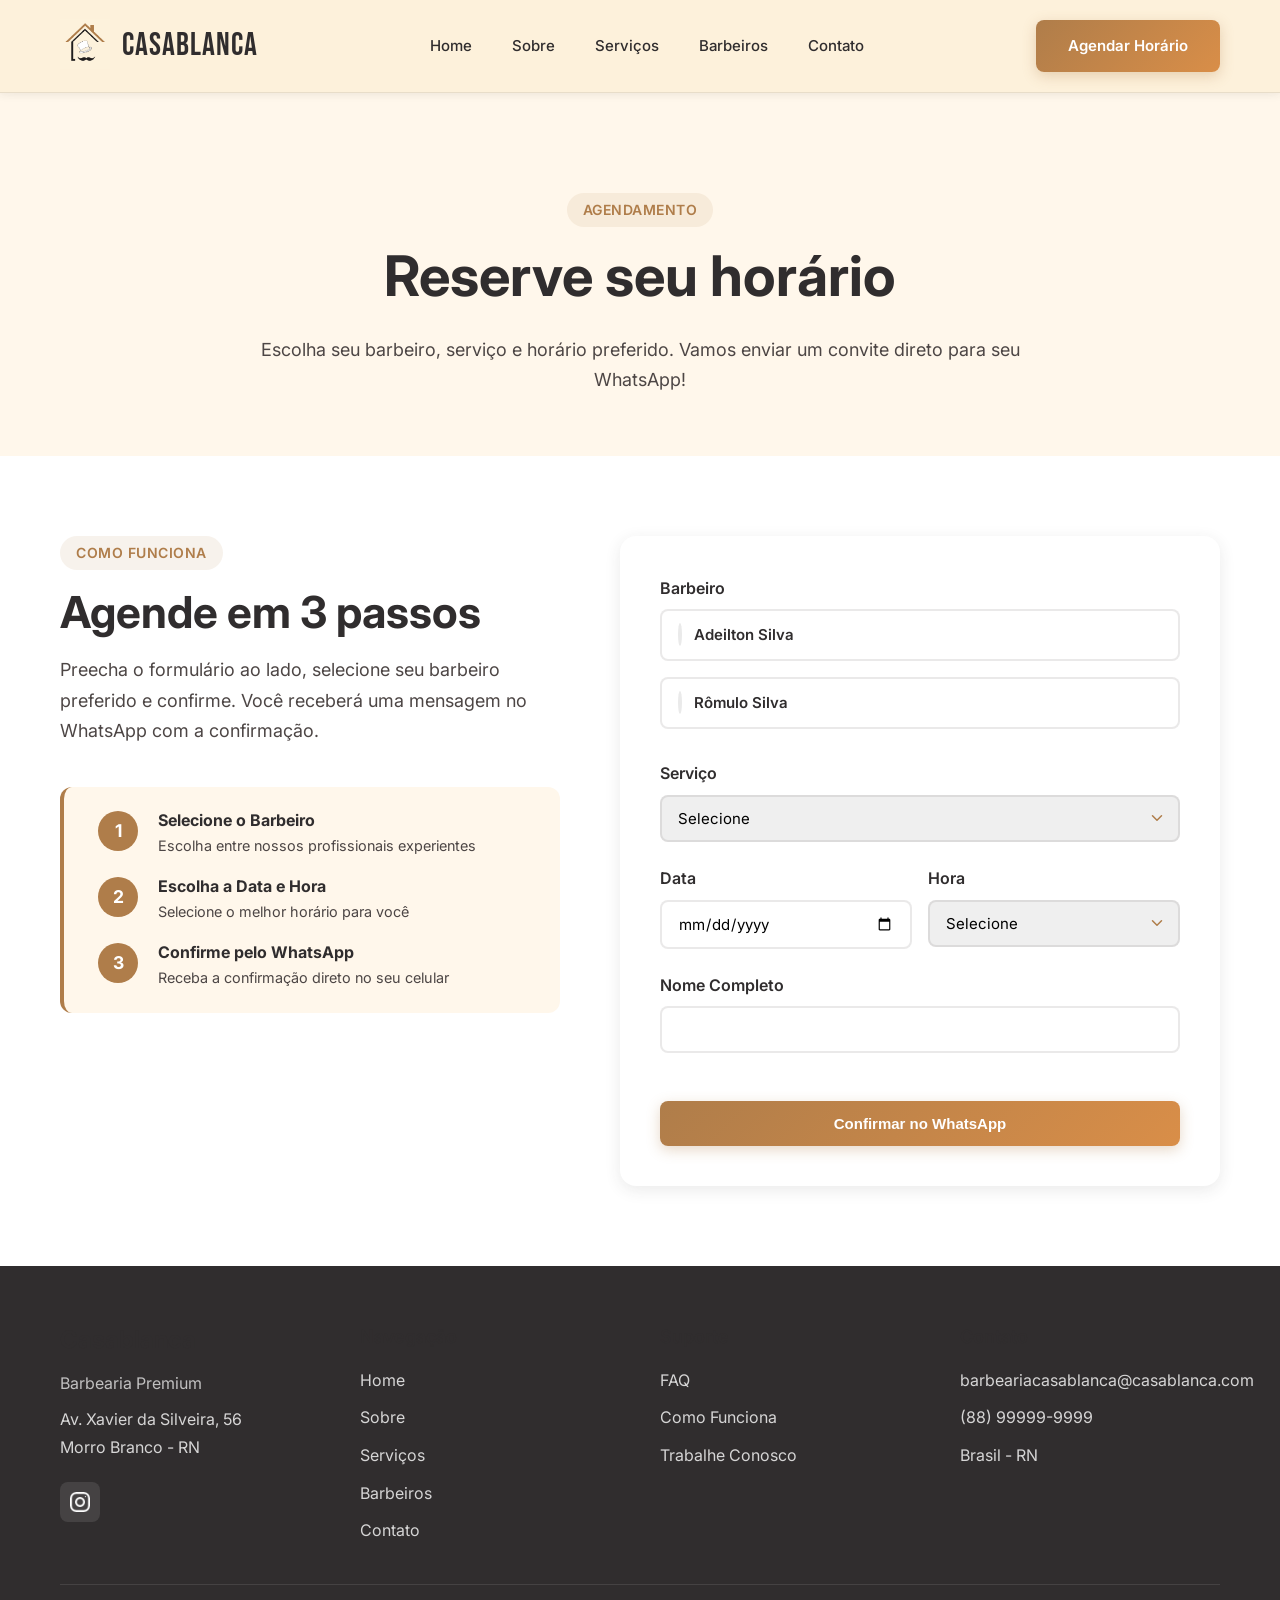
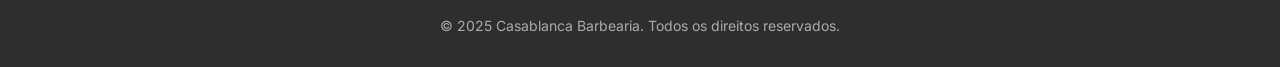
==== agendar.html @ df8821c9 "Final commit message" ====
<!DOCTYPE html>
<html lang="pt-br">
<head>
    <meta charset="UTF-8">
    <meta name="viewport" content="width=device-width, initial-scale=1.0">
    <link rel="stylesheet" href="CSS/style.css">
    <title>Agendar Horário - Casablanca Barbearia</title>
</head>
<body>
    <!-- Header -->
    <header class="header">
        <div class="container">
            <nav class="nav">
                <div class="nav__logo">
                    <img src="IMG/logo-casablanca.png" alt="Logo Casablanca" class="nav__logo-img">
                    <a href="index.html" class="nav__logo-text">Casablanca</a>
                </div>
                
                <ul class="nav__menu">
                    <li><a href="index.html#home" class="nav__link">Home</a></li>
                    <li><a href="index.html#sobre" class="nav__link">Sobre</a></li>
                    <li><a href="index.html#servicos" class="nav__link">Serviços</a></li>
                    <li><a href="index.html#barbeiros" class="nav__link">Barbeiros</a></li>
                    <li><a href="index.html#contato" class="nav__link">Contato</a></li>
                </ul>

                <div class="nav__actions">
                    <a href="agendar.html" class="btn btn--primary">Agendar Horário</a>
                    <button class="nav__toggle" aria-label="Abrir menu">
                        <span></span>
                        <span></span>
                        <span></span>
                    </button>
                </div>
            </nav>
        </div>
    </header>

    <!-- Scheduling Hero -->
    <section class="schedule-hero">
        <div class="container">
            <div class="schedule-hero__content">
                <span class="section__label">Agendamento</span>
                <h1 class="schedule-hero__title">Reserve seu horário</h1>
                <p class="schedule-hero__description">Escolha seu barbeiro, serviço e horário preferido. Vamos enviar um convite direto para seu WhatsApp!</p>
            </div>
        </div>
    </section>

    <!-- Scheduling Form -->
    <section class="scheduling">
        <div class="container">
            <div class="scheduling__content">
                <div class="scheduling__info">
                    <span class="section__label">Como funciona</span>
                    <h2 class="section__title">Agende em 3 passos</h2>
                    <p class="section__description">Preecha o formulário ao lado, selecione seu barbeiro preferido e confirme. Você receberá uma mensagem no WhatsApp com a confirmação.</p>
                    
                    <div class="scheduling__steps">
                        <div class="step-item">
                            <div class="step-item__number">1</div>
                            <div>
                                <h4>Selecione o Barbeiro</h4>
                                <p>Escolha entre nossos profissionais experientes</p>
                            </div>
                        </div>
                        <div class="step-item">
                            <div class="step-item__number">2</div>
                            <div>
                                <h4>Escolha a Data e Hora</h4>
                                <p>Selecione o melhor horário para você</p>
                            </div>
                        </div>
                        <div class="step-item">
                            <div class="step-item__number">3</div>
                            <div>
                                <h4>Confirme pelo WhatsApp</h4>
                                <p>Receba a confirmação direto no seu celular</p>
                            </div>
                        </div>
                    </div>
                </div>

                <form class="scheduling__form" id="scheduleForm">
                    <div class="form-group">
                        <label>Barbeiro</label>
                        <div class="form-options">
                            <div class="form-option">
                                <input type="radio" id="barber1" name="barber" value="Adeilton Silva" data-phone="5584987912547" required>
                                <label for="barber1" class="option-label">Adeilton Silva</label>
                            </div>
                            <div class="form-option">
                                <input type="radio" id="barber2" name="barber" value="Rômulo Silva" data-phone="5584981747425" required>
                                <label for="barber2" class="option-label">Rômulo Silva</label>
                            </div>
                        </div>
                    </div>

                    <div class="form-group">
                        <label for="service">Serviço</label>
                        <select id="service" name="service" required>
                            <option value="">Selecione</option>
                            <option value="Corte">Corte</option>
                            <option value="Barba">Barba</option>
                            <option value="Corte + Barba">Corte + Barba</option>
                            <option value="Degradê">Degradê</option>
                            <option value="Design de Barba">Design de Barba</option>
                            <option value="Sobrancelha">Sobrancelha</option>
                        </select>
                    </div>

                    <div class="form-grid">
                        <div class="form-group">
                            <label for="date">Data</label>
                            <input type="date" id="date" name="date" required>
                        </div>

                        <div class="form-group">
                            <label for="time">Hora</label>
                            <select id="time" name="time" required>
                                <option value="">Selecione</option>
                                <option value="08:00">08:00</option>
                                <option value="09:00">09:00</option>
                                <option value="10:00">10:00</option>
                                <option value="11:00">11:00</option>
                                <option value="12:00">12:00</option>
                                <option value="13:00">13:00</option>
                                <option value="14:00">14:00</option>
                                <option value="15:00">15:00</option>
                                <option value="16:00">16:00</option>
                                <option value="17:00">17:00</option>
                                <option value="18:00">18:00</option>
                                <option value="19:00">19:00</option>
                            </select>
                        </div>
                    </div>

                    <div class="form-group">
                        <label for="name">Nome Completo</label>
                        <input type="text" id="name" name="name" required>
                    </div>

                    <button type="button" class="btn btn--primary btn--whatsapp-submit" id="submitBtn">
                        Confirmar no WhatsApp
                    </button>
                </form>
            </div>
        </div>
    </section>

    <!-- Footer -->
    <footer class="footer" id="contato">
        <div class="container">
            <div class="footer__content">
                <div class="footer__info">
                    <h3 class="footer__title">Casablanca</h3>
                    <p class="footer__text">Barbearia Premium</p>
                    <p class="footer__address">Av. Xavier da Silveira, 56<br>Morro Branco - RN</p>
                    <div class="footer__social">
                        <a href="https://www.instagram.com/__barbeariacasablanca/" target="_blank" rel="noopener" aria-label="Instagram" class="footer__social-link">
                            <img src="IMG/instagram.png" alt="Instagram">
                        </a>
                    </div>
                </div>

                <div class="footer__links">
                    <h4 class="footer__links-title">Navegação</h4>
                    <ul class="footer__links-list">
                        <li><a href="index.html#home">Home</a></li>
                        <li><a href="index.html#sobre">Sobre</a></li>
                        <li><a href="index.html#servicos">Serviços</a></li>
                        <li><a href="index.html#barbeiros">Barbeiros</a></li>
                        <li><a href="index.html#contato">Contato</a></li>
                    </ul>
                </div>

                <div class="footer__links">
                    <h4 class="footer__links-title">Suporte</h4>
                    <ul class="footer__links-list">
                        <li><a href="#">FAQ</a></li>
                        <li><a href="#">Como Funciona</a></li>
                        <li><a href="trabalhe-conosco.html">Trabalhe Conosco</a></li>
                    </ul>
                </div>

                <div class="footer__contact">
                    <h4 class="footer__links-title">Contato</h4>
                    <p class="footer__contact-item">barbeariacasablanca@casablanca.com</p>
                    <p class="footer__contact-item">(88) 99999-9999</p>
                    <p class="footer__contact-item">Brasil - RN</p>
                </div>
            </div>

            <div class="footer__bottom">
                <p>&copy; 2025 Casablanca Barbearia. Todos os direitos reservados.</p>
            </div>
        </div>
    </footer>

    <script src="JS/main.js"></script>
    <script src="JS/schedule.js"></script>
</body>
</html>
---- CSS/style.css ----
@import url('https://fonts.googleapis.com/css2?family=Inter:wght@300;400;500;600;700;800&display=swap');
@import url('https://fonts.googleapis.com/css2?family=Bebas+Neue&display=swap');

/* ========================================
   Variables
   ======================================== */
:root {
    /* Colors */
    --primary: #af7d4a;
    --primary-dark: #8a6339;
    --primary-light: #d98e48;
    --secondary: #302d2e;
    --background: #fdf1db;
    --background-alt: #fff7eb;
    --text-primary: #302d2e;
    --text-secondary: #4d4645;
    --text-light: #6b6766;
    --white: #ffffff;
    --border: rgba(48, 45, 46, 0.1);
    
    /* Gradients */
    --gradient-primary: linear-gradient(135deg, #af7d4a 0%, #d98e48 100%);
    --gradient-overlay: linear-gradient(180deg, rgba(0, 0, 0, 0) 0%, rgba(0, 0, 0, 0.4) 100%);
    
    /* Shadows */
    --shadow-sm: 0 2px 8px rgba(48, 45, 46, 0.08);
    --shadow-md: 0 4px 16px rgba(48, 45, 46, 0.1);
    --shadow-lg: 0 8px 32px rgba(48, 45, 46, 0.12);
    --shadow-xl: 0 16px 48px rgba(48, 45, 46, 0.15);
    
    /* Spacing */
    --container-width: 1200px;
    --section-padding: 80px;
    --section-padding-mobile: 60px;
    
    /* Transitions */
    --transition-base: 0.3s cubic-bezier(0.4, 0, 0.2, 1);
    --transition-slow: 0.5s cubic-bezier(0.4, 0, 0.2, 1);
}

/* ========================================
   Reset & Base
   ======================================== */
* {
    margin: 0;
    padding: 0;
    box-sizing: border-box;
}

html {
    scroll-behavior: smooth;
}

body {
    font-family: 'Inter', -apple-system, BlinkMacSystemFont, 'Segoe UI', sans-serif;
    background-color: var(--background);
    color: var(--text-primary);
    line-height: 1.6;
    font-size: 16px;
    -webkit-font-smoothing: antialiased;
    -moz-osx-font-smoothing: grayscale;
}

img {
    max-width: 100%;
    height: auto;
    display: block;
}

a {
    text-decoration: none;
    color: inherit;
}

ul {
    list-style: none;
}

/* ========================================
   Typography
   ======================================== */
h1, h2, h3, h4, h5, h6 {
    font-weight: 700;
    line-height: 1.2;
    color: var(--text-primary);
}

h1 {
    font-size: clamp(2.5rem, 5vw, 3.5rem);
}

h2 {
    font-size: clamp(2rem, 4vw, 2.75rem);
}

h3 {
    font-size: clamp(1.5rem, 3vw, 2rem);
}

/* ========================================
   Container
   ======================================== */
.container {
    max-width: var(--container-width);
    margin: 0 auto;
    padding: 0 20px;
}

/* ========================================
   Buttons
   ======================================== */
.btn {
    display: inline-flex;
    align-items: center;
    justify-content: center;
    padding: 14px 32px;
    border-radius: 8px;
    font-weight: 600;
    font-size: 15px;
    border: none;
    cursor: pointer;
    transition: all var(--transition-base);
    white-space: nowrap;
}

.btn--primary {
    background: var(--gradient-primary);
    color: var(--white);
    box-shadow: 0 4px 14px rgba(175, 125, 74, 0.3);
}

.btn--primary:hover {
    transform: translateY(-2px);
    box-shadow: 0 6px 20px rgba(175, 125, 74, 0.4);
}

.btn--whatsapp-submit {
    width: 100%;
    margin-top: 24px;
    gap: 10px;
    position: relative;
    overflow: hidden;
}

.btn--whatsapp-submit::before {
    content: '';
    position: absolute;
    top: 0;
    left: -100%;
    width: 100%;
    height: 100%;
    background: linear-gradient(90deg, transparent, rgba(255, 255, 255, 0.2), transparent);
    transition: left 0.6s ease;
}

.btn--whatsapp-submit:hover::before {
    left: 100%;
}

.btn--secondary {
    background: transparent;
    color: var(--text-primary);
    border: 2px solid var(--text-primary);
}

.btn--secondary:hover {
    background: var(--text-primary);
    color: var(--white);
}

.btn--large {
    padding: 16px 40px;
    font-size: 16px;
}

.btn--small {
    padding: 10px 24px;
    font-size: 14px;
}

/* ========================================
   Section Labels & Titles
   ======================================== */
.section__label {
    display: inline-block;
    padding: 6px 16px;
    background: rgba(175, 125, 74, 0.1);
    color: var(--primary);
    border-radius: 20px;
    font-size: 14px;
    font-weight: 600;
    text-transform: uppercase;
    letter-spacing: 0.5px;
    margin-bottom: 16px;
}

.section__title {
    margin-bottom: 16px;
}

.section__description {
    color: var(--text-secondary);
    font-size: 18px;
    line-height: 1.7;
    max-width: 700px;
}


/* ========================================
   Header & Navigation
   ======================================== */
.header {
    position: sticky;
    top: 0;
    z-index: 1000;
    background: var(--background);
    border-bottom: 1px solid var(--border);
    box-shadow: var(--shadow-sm);
}

.nav {
    display: flex;
    align-items: center;
    justify-content: space-between;
    padding: 20px 0;
}

.nav__logo {
    display: flex;
    align-items: center;
    gap: 12px;
}

.nav__logo-img {
    width: 50px;
    height: 50px;
    margin-top: -4px;
}

.nav__logo-text {
    font-family: 'Bebas Neue', sans-serif;
    font-size: 32px;
    color: var(--text-primary);
    letter-spacing: 1px;
    transition: color var(--transition-base);
}

.nav__logo-text:hover {
    color: var(--primary);
}

.nav__menu {
    display: flex;
    align-items: center;
    gap: 40px;
}

.nav__link {
    position: relative;
    color: var(--text-primary);
    font-weight: 500;
    font-size: 15px;
    transition: color var(--transition-base);
}

.nav__link::after {
    content: '';
    position: absolute;
    bottom: -6px;
    left: 0;
    width: 0;
    height: 2px;
    background: var(--primary);
    transition: width var(--transition-base);
}

.nav__link:hover {
    color: var(--primary);
}

.nav__link:hover::after {
    width: 100%;
}

.nav__actions {
    display: flex;
    align-items: center;
    gap: 16px;
}

.nav__toggle {
    display: none;
    flex-direction: column;
    gap: 5px;
    background: none;
    border: none;
    cursor: pointer;
    padding: 8px;
}

.nav__toggle span {
    width: 25px;
    height: 2px;
    background: var(--text-primary);
    border-radius: 2px;
    transition: all var(--transition-base);
}

/* ========================================
   Hero Section
   ======================================== */
.hero {
    padding: 100px 0 80px;
    overflow: hidden;
}

.hero__content {
    display: grid;
    grid-template-columns: 1fr 1fr;
    gap: 60px;
    align-items: center;
}

.hero__badge {
    display: inline-block;
    padding: 8px 18px;
    background: rgba(175, 125, 74, 0.1);
    color: var(--primary);
    border-radius: 20px;
    font-size: 14px;
    font-weight: 600;
    text-transform: uppercase;
    letter-spacing: 0.5px;
    margin-bottom: 20px;
}

.hero__title {
    margin-bottom: 24px;
    line-height: 1.15;
}

.hero__description {
    font-size: 18px;
    color: var(--text-secondary);
    line-height: 1.7;
    margin-bottom: 32px;
    max-width: 540px;
}

.hero__cta {
    display: flex;
    gap: 16px;
    flex-wrap: wrap;
    margin-bottom: 32px;
}

.hero__trust {
    display: flex;
    align-items: center;
    gap: 12px;
}

.hero__trust-icon {
    width: 32px;
    height: 32px;
}

.hero__trust-text {
    color: var(--text-secondary);
    font-size: 15px;
    font-weight: 500;
}

.hero__image-wrapper {
    position: relative;
    border-radius: 20px;
    overflow: hidden;
    box-shadow: none;
}

.hero__img {
    width: 120%;
    max-width: 700px;
    height: auto;
    display: block;
    transition: transform var(--transition-slow);
}

.hero__image-wrapper:hover .hero__img {
    transform: scale(1.05);
}

/* ========================================
   Stats Section
   ======================================== */
.stats {
    padding: var(--section-padding) 0;
    background: var(--gradient-primary);
    color: var(--white);
}

.stats__header {
    text-align: center;
    margin-bottom: 60px;
}

.stats__header .section__label {
    background: rgba(255, 255, 255, 0.2);
    color: var(--white);
}

.stats__header .section__title,
.stats__header .section__description {
    color: var(--white);
}

.stats__header .section__description {
    margin: 0 auto;
}

.stats__grid {
    display: grid;
    grid-template-columns: repeat(auto-fit, minmax(250px, 1fr));
    gap: 40px;
}

.stat {
    text-align: center;
    padding: 32px 20px;
    background: rgba(255, 255, 255, 0.1);
    border-radius: 16px;
    border: 1px solid rgba(255, 255, 255, 0.2);
    backdrop-filter: blur(10px);
    transition: transform var(--transition-base);
}

.stat:hover {
    transform: translateY(-8px);
}

.stat__number {
    font-size: 3.5rem;
    font-weight: 800;
    margin-bottom: 8px;
    background: linear-gradient(180deg, #ffffff 0%, rgba(255, 255, 255, 0.8) 100%);
    -webkit-background-clip: text;
    -webkit-text-fill-color: transparent;
    background-clip: text;
}

.stat__label {
    font-size: 16px;
    font-weight: 500;
    opacity: 0.95;
}

/* ========================================
   Services Section
   ======================================== */
.services {
    padding: var(--section-padding) 0;
    background: var(--white);
}

.services__header {
    text-align: center;
    margin-bottom: 60px;
}

.services__grid {
    display: grid;
    grid-template-columns: repeat(auto-fit, minmax(300px, 1fr));
    gap: 32px;
}

.service-card {
    padding: 40px 32px;
    background: var(--background-alt);
    border-radius: 16px;
    border: 1px solid var(--border);
    transition: all var(--transition-base);
}

.service-card:hover {
    transform: translateY(-8px);
    box-shadow: var(--shadow-lg);
    border-color: var(--primary);
}

.service-card__icon {
    width: 64px;
    height: 64px;
    margin-bottom: 24px;
}

.service-card__icon img {
    width: 100%;
    height: 100%;
    object-fit: contain;
}

.service-card__title {
    font-size: 1.5rem;
    margin-bottom: 16px;
}

.service-card__description {
    color: var(--text-secondary);
    line-height: 1.7;
}

/* ========================================
   Barbers Section
   ======================================== */
.barbers {
    padding: var(--section-padding) 0;
    background: var(--background-alt);
}

.barbers__header {
    text-align: center;
    margin-bottom: 60px;
}

.barbers__header .section__description {
    margin: 0 auto;
}

.barbers__grid {
    display: grid;
    grid-template-columns: repeat(auto-fit, minmax(350px, 1fr));
    gap: 40px;
}

.barber-card {
    background: var(--white);
    border-radius: 20px;
    overflow: hidden;
    box-shadow: var(--shadow-md);
    transition: all var(--transition-base);
}

.barber-card:hover {
    transform: translateY(-8px);
    box-shadow: var(--shadow-xl);
}

.barber-card__image {
    position: relative;
    height: 400px;
    overflow: hidden;
}

.barber-card__image img {
    width: 100%;
    height: 100%;
    object-fit: cover;
    transition: transform var(--transition-slow);
}

.barber-card:hover .barber-card__image img {
    transform: scale(1.1);
}

.barber-card__badge {
    position: absolute;
    top: 20px;
    left: 20px;
    padding: 8px 16px;
    background: rgba(175, 125, 74, 0.95);
    color: var(--white);
    border-radius: 20px;
    font-size: 12px;
    font-weight: 600;
    text-transform: uppercase;
    letter-spacing: 0.5px;
    backdrop-filter: blur(10px);
}

.barber-card__content {
    padding: 32px;
}

.barber-card__name {
    font-size: 1.75rem;
    margin-bottom: 8px;
}

.barber-card__role {
    color: var(--primary);
    font-weight: 600;
    margin-bottom: 16px;
}

.barber-card__description {
    color: var(--text-secondary);
    line-height: 1.7;
    margin-bottom: 16px;
}

.barber-card__stats {
    padding: 16px 0;
    border-top: 1px solid var(--border);
    border-bottom: 1px solid var(--border);
    margin-bottom: 24px;
}

.barber-card__stat {
    display: inline-block;
    padding: 4px 12px;
    background: rgba(175, 125, 74, 0.1);
    color: var(--primary);
    border-radius: 12px;
    font-size: 14px;
    font-weight: 600;
}

/* ========================================
   Footer
   ======================================== */
.footer {
    padding: 60px 0 30px;
    background: var(--secondary);
    color: var(--white);
}

.footer__content {
    display: grid;
    grid-template-columns: repeat(auto-fit, minmax(220px, 1fr));
    gap: 40px;
    margin-bottom: 40px;
}

.footer__title {
    font-size: 1.5rem;
    margin-bottom: 16px;
}

.footer__text {
    color: rgba(255, 255, 255, 0.7);
    margin-bottom: 8px;
}

.footer__address {
    color: rgba(255, 255, 255, 0.8);
    line-height: 1.8;
    margin-bottom: 20px;
}

.footer__social {
    display: flex;
    gap: 12px;
}

.footer__social-link {
    display: flex;
    align-items: center;
    justify-content: center;
    width: 40px;
    height: 40px;
    background: rgba(255, 255, 255, 0.1);
    border-radius: 8px;
    transition: all var(--transition-base);
}

.footer__social-link:hover {
    background: var(--primary);
    transform: translateY(-4px);
}

.footer__social-link img {
    width: 20px;
    height: 20px;
}

.footer__links-title {
    font-size: 1.125rem;
    margin-bottom: 20px;
    font-weight: 600;
}

.footer__links-list {
    display: flex;
    flex-direction: column;
    gap: 12px;
}

.footer__links-list a {
    color: rgba(255, 255, 255, 0.8);
    transition: color var(--transition-base);
}

.footer__links-list a:hover {
    color: var(--primary);
}

.footer__contact-item {
    color: rgba(255, 255, 255, 0.8);
    margin-bottom: 12px;
}

.footer__bottom {
    padding-top: 30px;
    border-top: 1px solid rgba(255, 255, 255, 0.1);
    text-align: center;
    color: rgba(255, 255, 255, 0.6);
    font-size: 14px;
}


/* ========================================
   Responsive Design
   ======================================== */
@media (max-width: 1024px) {
    :root {
        --section-padding: 60px;
    }
    
    .hero__content {
        gap: 40px;
    }
    
    .services__grid,
    .barbers__grid {
        gap: 24px;
    }
}

@media (max-width: 768px) {
    :root {
        --section-padding: var(--section-padding-mobile);
    }
    
    .nav__menu {
        position: fixed;
        top: 0;
        left: 0;
        right: 0;
        bottom: 0;
        background: rgba(253, 241, 219, 0.98);
        backdrop-filter: blur(10px);
        flex-direction: column;
        justify-content: center;
        gap: 32px;
        transform: translateX(100%);
        transition: transform var(--transition-base);
        z-index: 999;
    }
    
    .nav__menu.active {
        transform: translateX(0);
    }
    
    .nav__link {
        font-size: 1.25rem;
    }
    
    .nav__toggle {
        display: flex;
        z-index: 1001;
    }
    
    .nav__toggle.active span:nth-child(1) {
        transform: rotate(45deg) translate(7px, 7px);
    }
    
    .nav__toggle.active span:nth-child(2) {
        opacity: 0;
    }
    
    .nav__toggle.active span:nth-child(3) {
        transform: rotate(-45deg) translate(7px, -7px);
    }
    
    .hero {
        padding: 60px 0 40px;
    }
    
    .hero__content {
        grid-template-columns: 1fr;
        gap: 40px;
    }
    
    .hero__image {
        order: -1;
    }
    
    .hero__text {
        text-align: center;
    }
    
    .hero__cta {
        justify-content: center;
    }
    
    .hero__trust {
        justify-content: center;
    }
    
    .stats__grid {
        grid-template-columns: 1fr;
        gap: 24px;
    }
    
    .services__grid {
        grid-template-columns: 1fr;
    }
    
    .barbers__grid {
        grid-template-columns: 1fr;
    }
    
    .footer__content {
        grid-template-columns: 1fr;
        gap: 32px;
    }
}

@media (max-width: 480px) {
    .btn {
        padding: 12px 24px;
        font-size: 14px;
        width: 100%;
    }
    
    .btn--large {
        padding: 14px 32px;
        font-size: 15px;
    }
    
    .hero__cta {
        flex-direction: column;
        width: 100%;
    }
    
    .stat__number {
        font-size: 2.5rem;
    }
    
    .service-card {
        padding: 32px 24px;
    }
    
    .barber-card__image {
        height: 320px;
    }
    
    .barber-card__content {
        padding: 24px;
    }
}

/* ========================================
   SCHEDULING PAGE STYLES
   ======================================== */

.schedule-hero {
    padding: 100px 0 60px;
    background: var(--background-alt);
    text-align: center;
}

.schedule-hero__content {
    max-width: 800px;
    margin: 0 auto;
}

.schedule-hero__title {
    margin-bottom: 24px;
}

.schedule-hero__description {
    font-size: 18px;
    color: var(--text-secondary);
    line-height: 1.7;
}

.scheduling {
    padding: var(--section-padding) 0;
    background: var(--white);
}

.scheduling__content {
    display: grid;
    grid-template-columns: 1fr 1.2fr;
    gap: 60px;
    align-items: start;
}

.scheduling__info .section__title {
    margin-bottom: 16px;
}

.scheduling__steps {
    margin-top: 40px;
    padding: 24px;
    background: var(--background-alt);
    border-radius: 12px;
    border-left: 4px solid var(--primary);
}

.step-item {
    display: flex;
    gap: 20px;
    margin-bottom: 20px;
    position: relative;
    padding-left: 10px;
}

.step-item:last-child {
    margin-bottom: 0;
}

.step-item__number {
    display: flex;
    align-items: center;
    justify-content: center;
    min-width: 40px;
    width: 40px;
    height: 40px;
    background: var(--primary);
    color: white;
    border-radius: 50%;
    font-weight: bold;
    font-size: 1.1rem;
    flex-shrink: 0;
}

.step-item h4 {
    font-size: 1rem;
    margin: 0 0 4px 0;
    color: var(--text-primary);
}

.step-item p {
    margin: 0;
    color: var(--text-secondary);
    font-size: 0.9rem;
}

.scheduling__form {
    background: var(--white);
    padding: 40px;
    border-radius: 16px;
    box-shadow: var(--shadow-md);
}

.form-group {
    margin-bottom: 24px;
}

.form-group label {
    display: block;
    margin-bottom: 8px;
    font-weight: 600;
    color: var(--text-primary);
}

.form-group input,
.form-group select {
    width: 100%;
    padding: 12px 16px;
    border: 2px solid var(--border);
    border-radius: 8px;
    font-family: 'Inter', sans-serif;
    font-size: 15px;
    transition: border-color var(--transition-base);
}

.form-group input:focus,
.form-group select:focus {
    outline: none;
    border-color: var(--primary);
}

.form-group select {
    cursor: pointer;
    appearance: none;
    background-image: url("data:image/svg+xml;charset=UTF-8,%3csvg xmlns='http://www.w3.org/2000/svg' viewBox='0 0 24 24' fill='none' stroke='%23af7d4a' stroke-width='2' stroke-linecap='round' stroke-linejoin='round'%3e%3cpolyline points='6 9 12 15 18 9'%3e%3c/polyline%3e%3c/svg%3e");
    background-repeat: no-repeat;
    background-position: right 12px center;
    background-size: 18px;
    padding-right: 40px;
}

.form-options {
    display: flex;
    flex-direction: column;
    gap: 8px;
}

.form-option {
    position: relative;
}

.form-option input[type="radio"] {
    position: absolute;
    opacity: 0;
    cursor: pointer;
}

.form-option input[type="radio"]:checked + .option-label {
    background: linear-gradient(135deg, rgba(175, 125, 74, 0.12), rgba(217, 142, 72, 0.08));
    border-color: var(--primary);
    color: var(--primary);
    font-weight: 600;
}

.option-label {
    display: flex;
    align-items: center;
    padding: 12px 16px;
    border: 2px solid var(--border);
    border-radius: 8px;
    cursor: pointer;
    transition: all var(--transition-base);
    font-weight: 500;
    color: var(--text-primary);
    font-size: 15px;
    background: white;
    position: relative;
}

.option-label::before {
    content: '';
    width: 18px;
    height: 18px;
    border: 2px solid var(--border);
    border-radius: 50%;
    margin-right: 12px;
    flex-shrink: 0;
    transition: all var(--transition-base);
}

.form-option input[type="radio"]:checked + .option-label::before {
    background-color: var(--primary);
    border-color: var(--primary);
}

.form-grid {
    display: grid;
    grid-template-columns: 1fr 1fr;
    gap: 16px;
}

@media (max-width: 768px) {
    .schedule-hero {
        padding: 60px 0 40px;
    }

    .schedule-hero__content {
        max-width: 100%;
        padding: 0 20px;
    }

    .schedule-hero__title {
        font-size: clamp(1.5rem, 5vw, 2rem);
        margin-bottom: 16px;
    }

    .schedule-hero__description {
        font-size: 16px;
        line-height: 1.6;
    }
    
    .scheduling__content {
        grid-template-columns: 1fr;
        gap: 40px;
        align-items: start;
    }
    
    .scheduling__form {
        padding: 28px;
        width: 100%;
    }

    .scheduling__steps {
        margin-top: 32px;
    }

    .form-group {
        margin-bottom: 20px;
    }

    .form-group label {
        font-size: 0.9rem;
        margin-bottom: 8px;
    }

    .form-group input,
    .form-group select {
        padding: 11px 14px;
        font-size: 15px;
    }

    .option-label {
        padding: 11px 14px;
        font-size: 14px;
    }

    .form-grid {
        grid-template-columns: 1fr;
        gap: 16px;
    }
}

@media (max-width: 480px) {
    .schedule-hero {
        padding: 48px 0 32px;
    }

    .schedule-hero__content {
        max-width: 100%;
        padding: 0 16px;
    }

    .schedule-hero__title {
        font-size: clamp(1.25rem, 6vw, 1.75rem);
        margin-bottom: 12px;
    }

    .schedule-hero__description {
        font-size: 14px;
        line-height: 1.5;
    }

    .section__label {
        font-size: 12px;
        padding: 4px 12px;
        margin-bottom: 12px;
    }

    .scheduling {
        padding: 24px 16px 32px;
    }

    .scheduling__content {
        gap: 32px;
    }

    .scheduling__info {
        padding: 0;
    }

    .scheduling__info .section__title {
        font-size: clamp(1.25rem, 5vw, 1.5rem);
        margin-bottom: 12px;
    }

    .scheduling__info .section__description {
        font-size: 14px;
        line-height: 1.5;
    }

    .scheduling__steps {
        margin-top: 24px;
        padding: 16px;
        border-radius: 8px;
    }

    .step-item {
        gap: 12px;
        margin-bottom: 16px;
    }

    .step-item:last-child {
        margin-bottom: 0;
    }

    .step-item__number {
        min-width: 32px;
        width: 32px;
        height: 32px;
        font-size: 0.9rem;
    }

    .step-item h4 {
        font-size: 0.9rem;
        margin: 0 0 2px 0;
    }

    .step-item p {
        font-size: 0.8rem;
    }

    .scheduling__form {
        padding: 20px;
        border-radius: 12px;
    }

    .form-group {
        margin-bottom: 16px;
    }

    .form-group label {
        font-size: 0.85rem;
        margin-bottom: 6px;
        font-weight: 600;
    }

    .form-group input,
    .form-group select {
        padding: 10px 12px;
        font-size: 14px;
        border-radius: 6px;
    }

    .form-options {
        gap: 6px;
    }

    .option-label {
        padding: 10px 12px;
        font-size: 13px;
        border-radius: 6px;
    }

    .option-label::before {
        width: 16px;
        height: 16px;
        margin-right: 8px;
    }

    .form-grid {
        grid-template-columns: 1fr;
        gap: 12px;
    }

    .btn--whatsapp-submit {
        margin-top: 20px;
        padding: 12px 16px;
        font-size: 14px;
        border-radius: 8px;
    }
}

/* ========================================
   Career Page Styles
   ======================================== */
.career-hero {
    padding: 100px 0 60px;
    background: var(--background-alt);
    text-align: center;
}

.career-hero__content {
    max-width: 800px;
    margin: 0 auto;
}

.career-hero__title {
    margin-bottom: 24px;
}

.career-hero__description {
    font-size: 18px;
    color: var(--text-secondary);
    line-height: 1.7;
}

.benefits {
    padding: var(--section-padding) 0;
    background: var(--white);
}

.benefits__header {
    text-align: center;
    margin-bottom: 60px;
}

.benefits__grid {
    display: grid;
    grid-template-columns: repeat(auto-fit, minmax(250px, 1fr));
    gap: 32px;
}

.benefit-card {
    text-align: center;
    padding: 32px 24px;
    background: var(--background-alt);
    border-radius: 16px;
    transition: all var(--transition-base);
}

.benefit-card:hover {
    transform: translateY(-8px);
    box-shadow: var(--shadow-lg);
}

.benefit-card__icon {
    width: 64px;
    height: 64px;
    margin: 0 auto 20px;
    color: var(--primary);
    display: flex;
    align-items: center;
    justify-content: center;
    background: rgba(175, 125, 74, 0.1);
    border-radius: 50%;
}

.benefit-card__title {
    font-size: 1.25rem;
    margin-bottom: 12px;
}

.benefit-card__description {
    color: var(--text-secondary);
    line-height: 1.6;
}

.application {
    padding: var(--section-padding) 0;
    background: var(--background);
}

.application__content {
    display: grid;
    grid-template-columns: 1fr 1.2fr;
    gap: 60px;
    align-items: start;
}

.application__info .section__title {
    margin-bottom: 16px;
}

.application__requirements {
    margin-top: 40px;
    padding: 24px;
    background: var(--white);
    border-radius: 12px;
    border-left: 4px solid var(--primary);
}

.application__requirements h3 {
    font-size: 1.125rem;
    margin-bottom: 16px;
    color: var(--primary);
}

.application__requirements ul {
    list-style: none;
}

.application__requirements li {
    padding: 8px 0;
    padding-left: 28px;
    position: relative;
    color: var(--text-secondary);
}

.application__requirements li::before {
    content: '✓';
    position: absolute;
    left: 0;
    color: var(--primary);
    font-weight: bold;
    font-size: 1.2rem;
}

.application__form {
    background: var(--white);
    padding: 40px;
    border-radius: 16px;
    box-shadow: var(--shadow-md);
}

.form-group {
    margin-bottom: 24px;
}

.form-group label {
    display: block;
    margin-bottom: 8px;
    font-weight: 600;
    color: var(--text-primary);
}

.form-group input,
.form-group select,
.form-group textarea {
    width: 100%;
    padding: 12px 16px;
    border: 2px solid var(--border);
    border-radius: 8px;
    font-family: 'Inter', sans-serif;
    font-size: 15px;
    transition: border-color var(--transition-base);
}

.form-group input:focus,
.form-group select:focus,
.form-group textarea:focus {
    outline: none;
    border-color: var(--primary);
}

.form-group textarea {
    resize: vertical;
    min-height: 120px;
}

.form-note {
    margin-bottom: 24px;
    padding: 16px;
    background: var(--background-alt);
    border-radius: 8px;
}

.form-note p {
    margin: 0;
    color: var(--text-secondary);
}

@media (max-width: 768px) {
    .career-hero {
        padding: 60px 0 40px;
    }
    
    .benefits__grid {
        grid-template-columns: 1fr;
    }
    
    .application__content {
        grid-template-columns: 1fr;
        gap: 40px;
    }
    
    .application__form {
        padding: 32px 24px;
    }
}
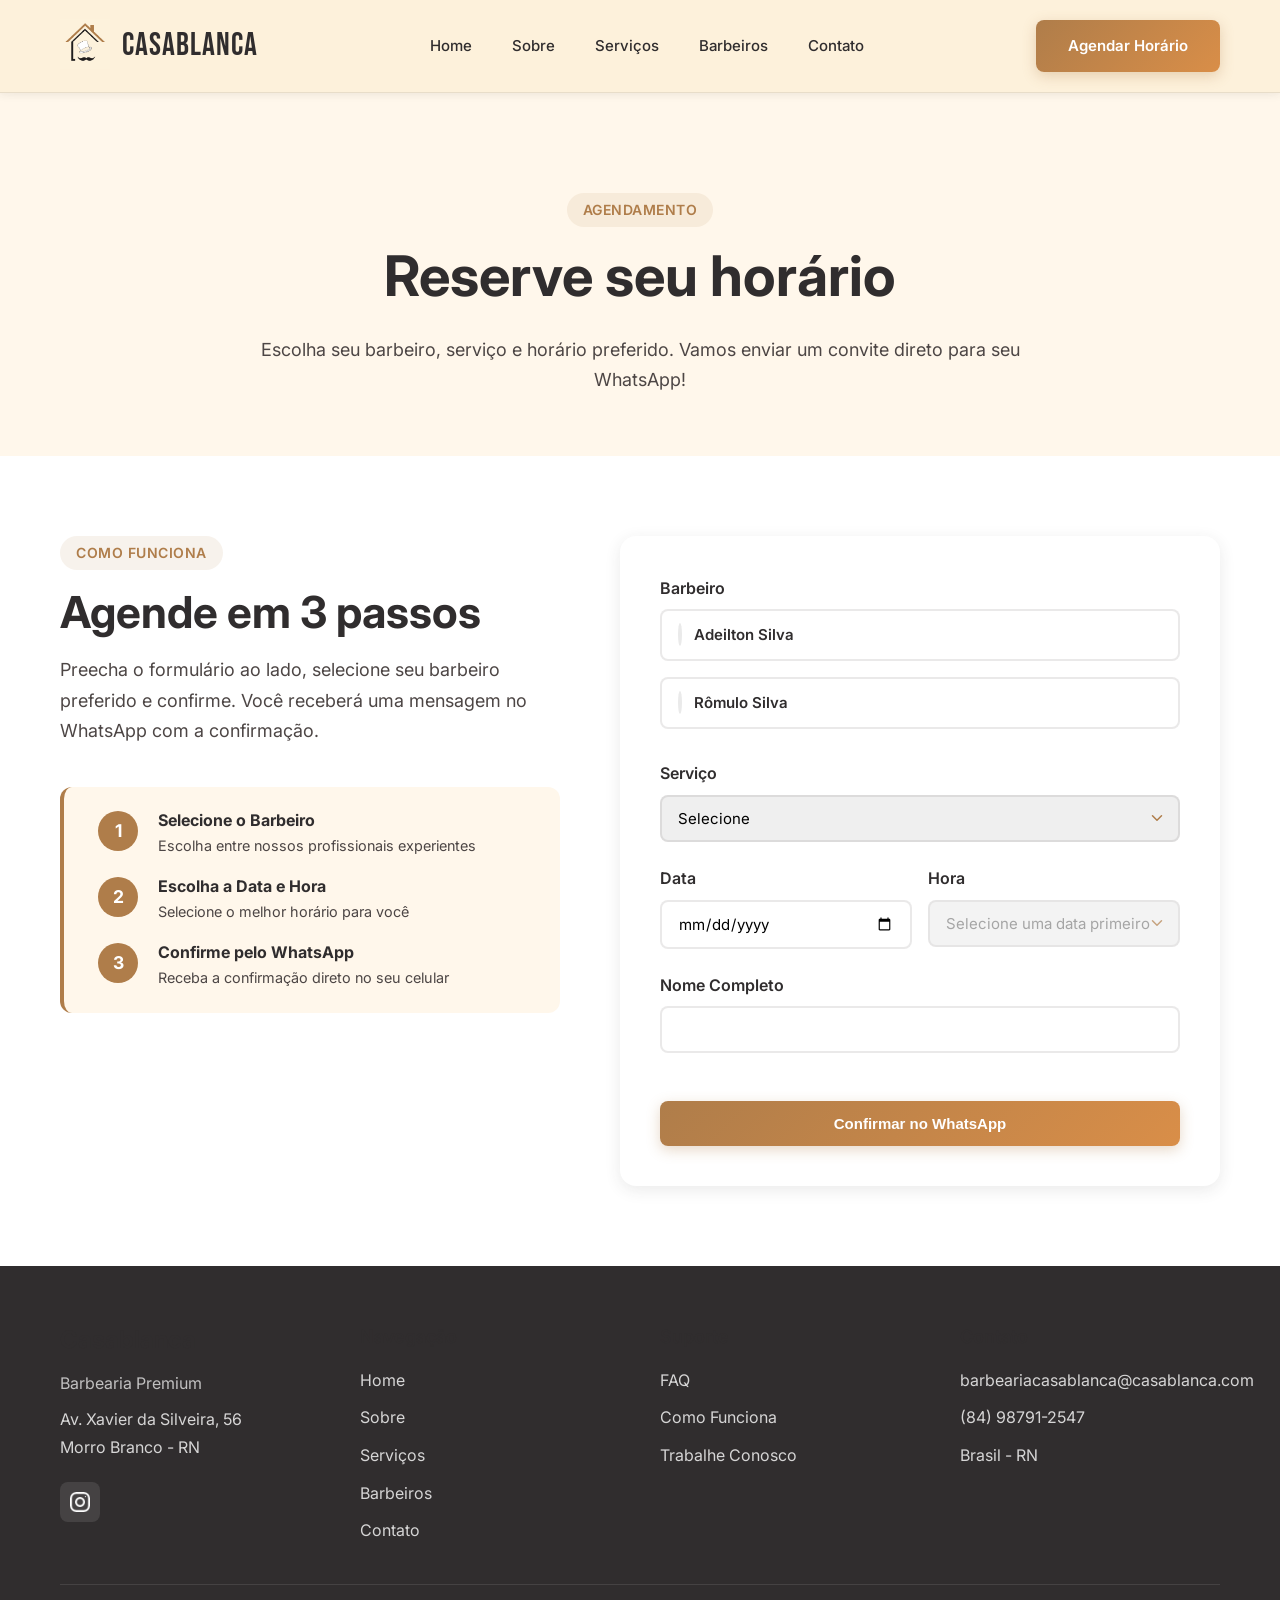
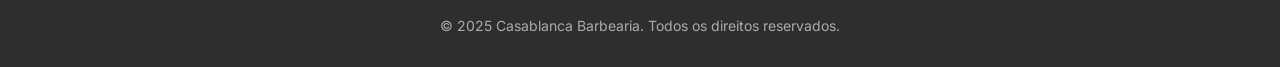
==== commit d8294e76: "Mudanças no agendamento dos clientes" ====
--- a/agendar.html
+++ b/agendar.html
@@ -103,6 +103,7 @@
                             <option value="Corte">Corte</option>
                             <option value="Barba">Barba</option>
                             <option value="Corte + Barba">Corte + Barba</option>
+                            <option value="Corte + Barba + Sobrancelha">Corte + Barba + Sobrancelha</option>
                             <option value="Degradê">Degradê</option>
                             <option value="Design de Barba">Design de Barba</option>
                             <option value="Sobrancelha">Sobrancelha</option>
@@ -119,7 +120,6 @@
                             <label for="time">Hora</label>
                             <select id="time" name="time" required>
                                 <option value="">Selecione</option>
-                                <option value="08:00">08:00</option>
                                 <option value="09:00">09:00</option>
                                 <option value="10:00">10:00</option>
                                 <option value="11:00">11:00</option>
@@ -130,7 +130,6 @@
                                 <option value="16:00">16:00</option>
                                 <option value="17:00">17:00</option>
                                 <option value="18:00">18:00</option>
-                                <option value="19:00">19:00</option>
                             </select>
                         </div>
                     </div>
@@ -186,7 +185,7 @@
                 <div class="footer__contact">
                     <h4 class="footer__links-title">Contato</h4>
                     <p class="footer__contact-item">barbeariacasablanca@casablanca.com</p>
-                    <p class="footer__contact-item">(88) 99999-9999</p>
+                    <p class="footer__contact-item">(84) 98791-2547</p>
                     <p class="footer__contact-item">Brasil - RN</p>
                 </div>
             </div>
--- a/CSS/style.css
+++ b/CSS/style.css
@@ -745,6 +745,7 @@
         transform: translateX(100%);
         transition: transform var(--transition-base);
         z-index: 999;
+        display: none;
     }
     
     .nav__menu.active {
@@ -756,10 +757,14 @@
     }
     
     .nav__toggle {
+        display: none;
+        z-index: 1001;
+    }
+
+    .nav__actions {
         display: flex;
-        z-index: 1001;
-    }
-    
+    }
+
     .nav__toggle.active span:nth-child(1) {
         transform: rotate(45deg) translate(7px, 7px);
     }
@@ -783,6 +788,11 @@
     
     .hero__image {
         order: -1;
+        margin-left: -32px;
+    }
+    
+    .hero__image-wrapper:hover .hero__img {
+        transform: none;
     }
     
     .hero__text {
@@ -813,10 +823,25 @@
     .footer__content {
         grid-template-columns: 1fr;
         gap: 32px;
+        text-align: center;
+    }
+
+    .footer__social {
+        justify-content: center;
     }
 }
 
 @media (max-width: 480px) {
+    .nav__actions {
+        gap: 8px;
+    }
+
+    .nav__actions .btn {
+        padding: 10px 18px;
+        font-size: 13px;
+        width: auto;
+    }
+
     .btn {
         padding: 12px 24px;
         font-size: 14px;
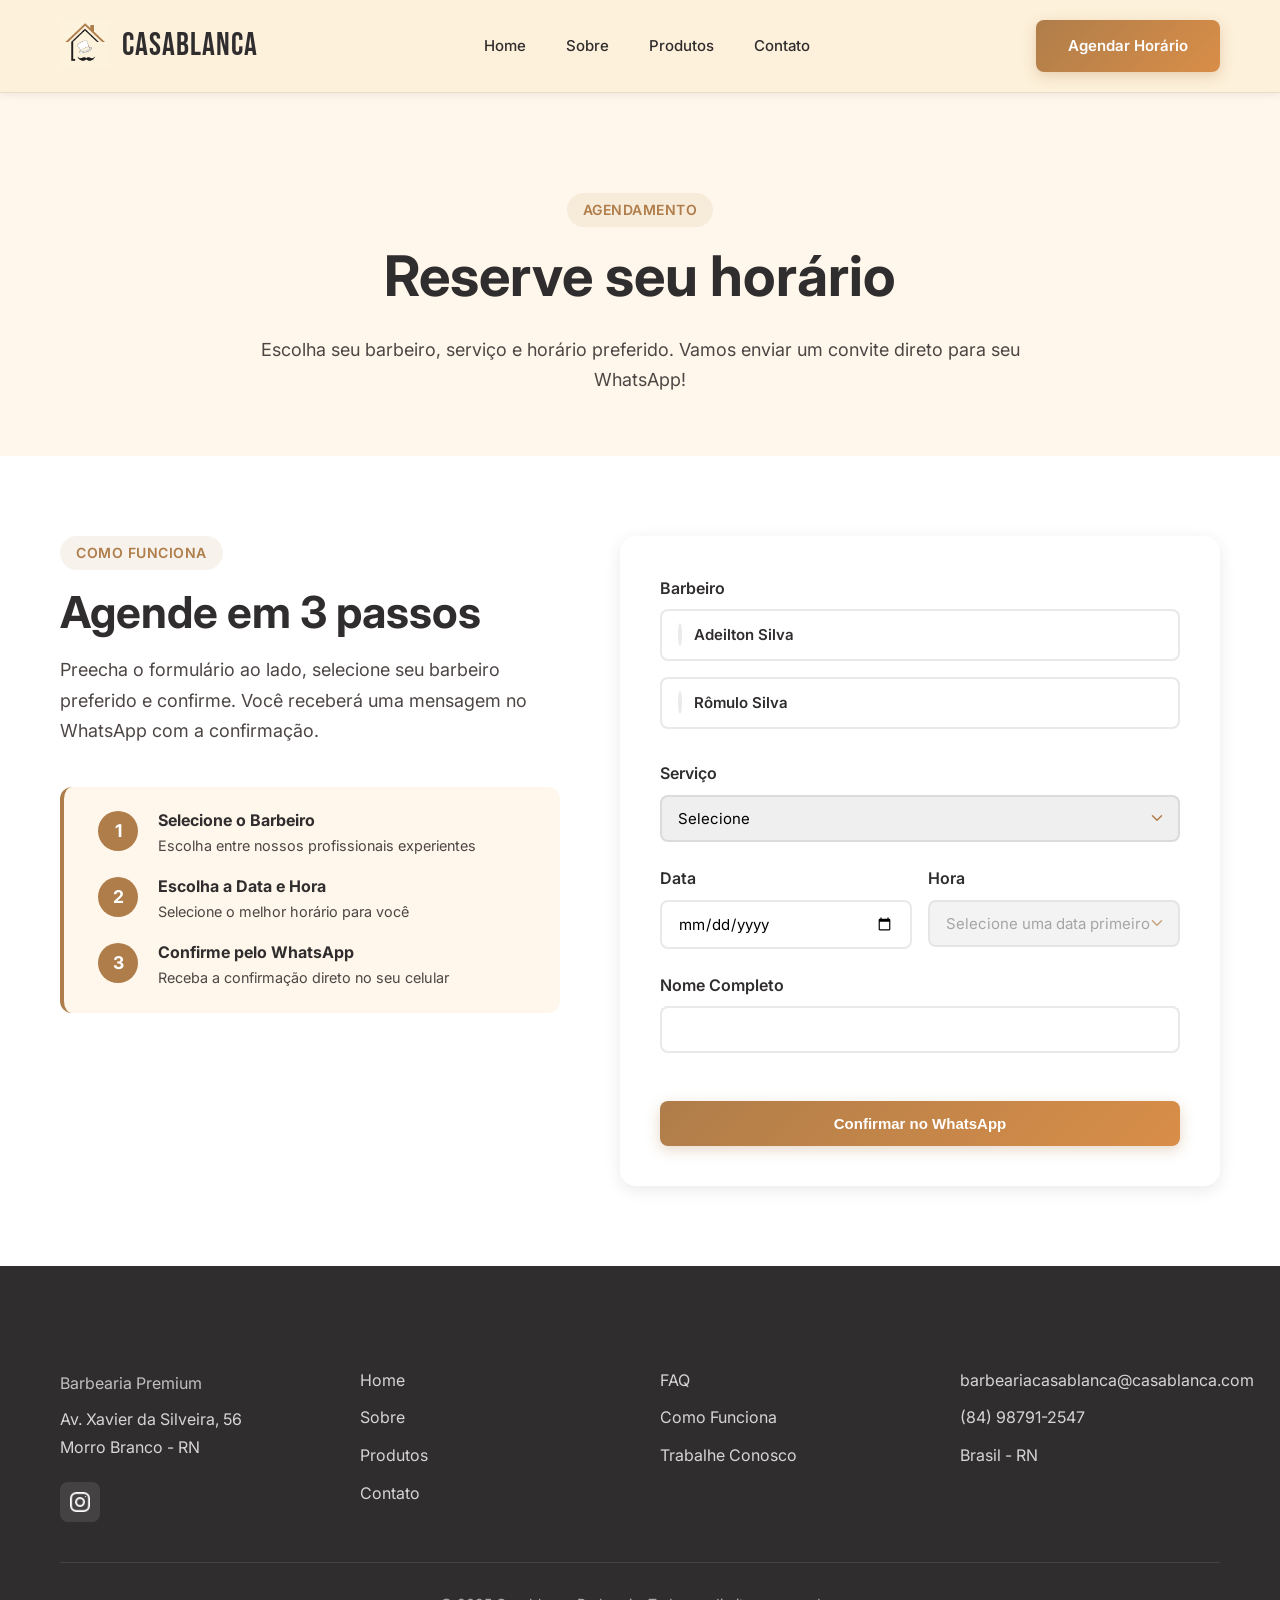
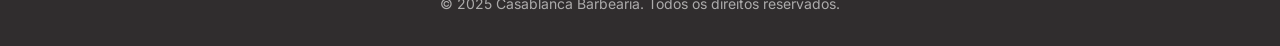
==== commit 569a8257: "Nova página produto e alterações importantes" ====
--- a/agendar.html
+++ b/agendar.html
@@ -4,6 +4,7 @@
     <meta charset="UTF-8">
     <meta name="viewport" content="width=device-width, initial-scale=1.0">
     <link rel="stylesheet" href="CSS/style.css">
+    <link rel="icon" type="image/png" href="IMG/logo-casablanca.png">
     <title>Agendar Horário - Casablanca Barbearia</title>
 </head>
 <body>
@@ -19,8 +20,7 @@
                 <ul class="nav__menu">
                     <li><a href="index.html#home" class="nav__link">Home</a></li>
                     <li><a href="index.html#sobre" class="nav__link">Sobre</a></li>
-                    <li><a href="index.html#servicos" class="nav__link">Serviços</a></li>
-                    <li><a href="index.html#barbeiros" class="nav__link">Barbeiros</a></li>
+                    <li><a href="produtos.html" class="nav__link">Produtos</a></li>
                     <li><a href="index.html#contato" class="nav__link">Contato</a></li>
                 </ul>
 
@@ -167,8 +167,7 @@
                     <ul class="footer__links-list">
                         <li><a href="index.html#home">Home</a></li>
                         <li><a href="index.html#sobre">Sobre</a></li>
-                        <li><a href="index.html#servicos">Serviços</a></li>
-                        <li><a href="index.html#barbeiros">Barbeiros</a></li>
+                        <li><a href="produtos.html">Produtos</a></li>
                         <li><a href="index.html#contato">Contato</a></li>
                     </ul>
                 </div>
--- a/CSS/style.css
+++ b/CSS/style.css
@@ -1455,4 +1455,173 @@
     .application__form {
         padding: 32px 24px;
     }
-}+}
+
+/* ========================================
+   Products Page Styles
+   ======================================== */
+.products {
+    padding: var(--section-padding) 0;
+    background: var(#FDF1DB);
+}
+
+.products__grid {
+    display: grid;
+    grid-template-columns: repeat(auto-fit, minmax(240px, 1fr));
+    gap: 24px;
+}
+
+.product-card {
+    background: var(--white);
+    border-radius: 12px;
+    padding: 16px;
+    box-shadow: var(--shadow-sm);
+    text-align: center;
+    transition: transform var(--transition-base), box-shadow var(--transition-base);
+}
+
+.product-card:hover {
+    transform: translateY(-6px);
+    box-shadow: var(--shadow-md);
+}
+
+.product-card__image {
+    height: 200px;
+    display: flex;
+    align-items: center;
+    justify-content: center;
+    overflow: hidden;
+    margin-bottom: 12px;
+}
+
+.product-card__image img {
+    height: 100%;
+    width: auto;
+    object-fit: contain;
+}
+
+.product-card__name {
+    font-size: 1.125rem;
+    margin-bottom: 6px;
+}
+
+.product-price {
+    color: var(--primary);
+    font-weight: 700;
+    margin-bottom: 8px;
+    font-size: 1.125rem;
+}
+
+.product-card__description {
+    color: var(--text-secondary);
+    margin-bottom: 12px;
+}
+
+.product-card__actions {
+    display: flex;
+    justify-content: center;
+}
+
+.product-card__actions .btn {
+    display: inline-block;
+}
+
+@media (max-width: 768px) {
+    .product-card__image { height: 160px; }
+    .products__grid { grid-template-columns: repeat(auto-fit, minmax(200px, 1fr)); }
+}
+
+/* Simple carousel styles */
+.simple-carousel {
+    position: relative;
+    display: flex;
+    align-items: center;
+    justify-content: center;
+    height: 200px;
+    overflow: hidden;
+    border-radius: 12px;
+    background: var(--white);
+}
+.simple-carousel__img {
+    max-height: 100%;
+    max-width: 100%;
+    object-fit: contain;
+    display: block;
+    margin: 0 auto;
+}
+.simple-carousel__btn {
+    position: absolute;
+    top: 50%;
+    transform: translateY(-50%);
+    background: var(--white);
+    border: 1px solid rgba(48,45,46,0.06);
+    width: 36px;
+    height: 36px;
+    border-radius: 8px;
+    display: flex;
+    align-items: center;
+    justify-content: center;
+    cursor: pointer;
+    font-size: 20px;
+    color: var(--primary-dark);
+}
+.simple-carousel__btn--prev { left: 8px; }
+.simple-carousel__btn--next { right: 8px; }
+.simple-carousel__btn:hover { background: rgba(175,125,74,0.08); }
+
+@media (max-width: 768px) {
+    .simple-carousel { height: 160px; }
+}
+
+/* Carousel styles for product images */
+.product-carousel {
+    position: relative;
+}
+.carousel-viewport {
+    overflow: hidden;
+    border-radius: 8px;
+    height: 200px;
+    display: block;
+}
+.carousel-track {
+    display: flex;
+    transition: transform 0.35s ease;
+}
+.carousel-slide {
+    min-width: 100%;
+    display: flex;
+    align-items: center;
+    justify-content: center;
+    flex: 0 0 100%;
+}
+.carousel-slide img {
+    height: 100%;
+    width: auto;
+    object-fit: contain;
+    display: block;
+    margin: 0 auto;
+}
+.carousel-prev,
+.carousel-next {
+    position: absolute;
+    top: 50%;
+    transform: translateY(-50%);
+    background: rgba(48,45,46,0.08);
+    border: none;
+    width: 36px;
+    height: 36px;
+    border-radius: 8px;
+    display: flex;
+    align-items: center;
+    justify-content: center;
+    cursor: pointer;
+    font-size: 20px;
+    color: var(--text-primary);
+}
+.carousel-prev { left: 8px; }
+.carousel-next { right: 8px; }
+.carousel-prev:hover, .carousel-next:hover { background: rgba(175,125,74,0.12); }
+
+@media (max-width: 768px) {
+    .carousel-viewport { height: 160px; }
+}
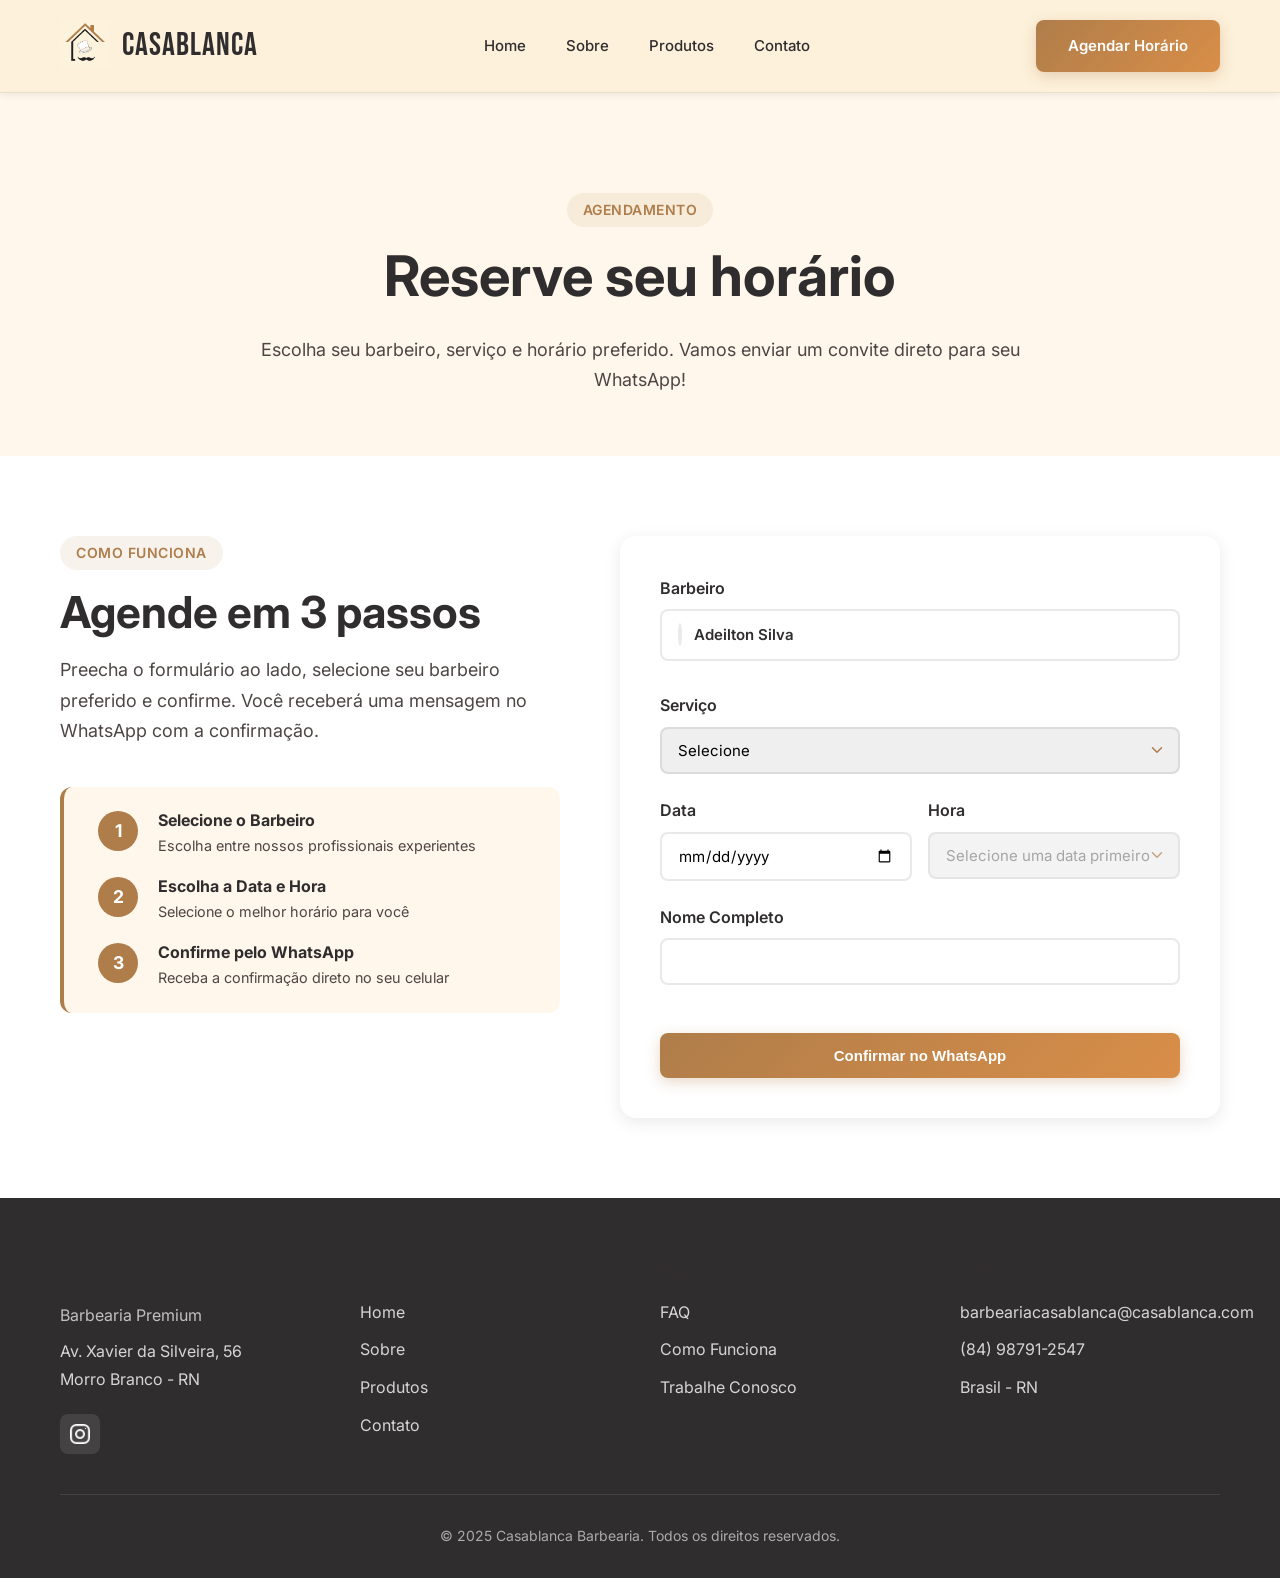
==== commit baf9e202: "Remover barbeiro" ====
--- a/agendar.html
+++ b/agendar.html
@@ -88,10 +88,6 @@
                             <div class="form-option">
                                 <input type="radio" id="barber1" name="barber" value="Adeilton Silva" data-phone="5584987912547" required>
                                 <label for="barber1" class="option-label">Adeilton Silva</label>
-                            </div>
-                            <div class="form-option">
-                                <input type="radio" id="barber2" name="barber" value="Rômulo Silva" data-phone="5584981747425" required>
-                                <label for="barber2" class="option-label">Rômulo Silva</label>
                             </div>
                         </div>
                     </div>
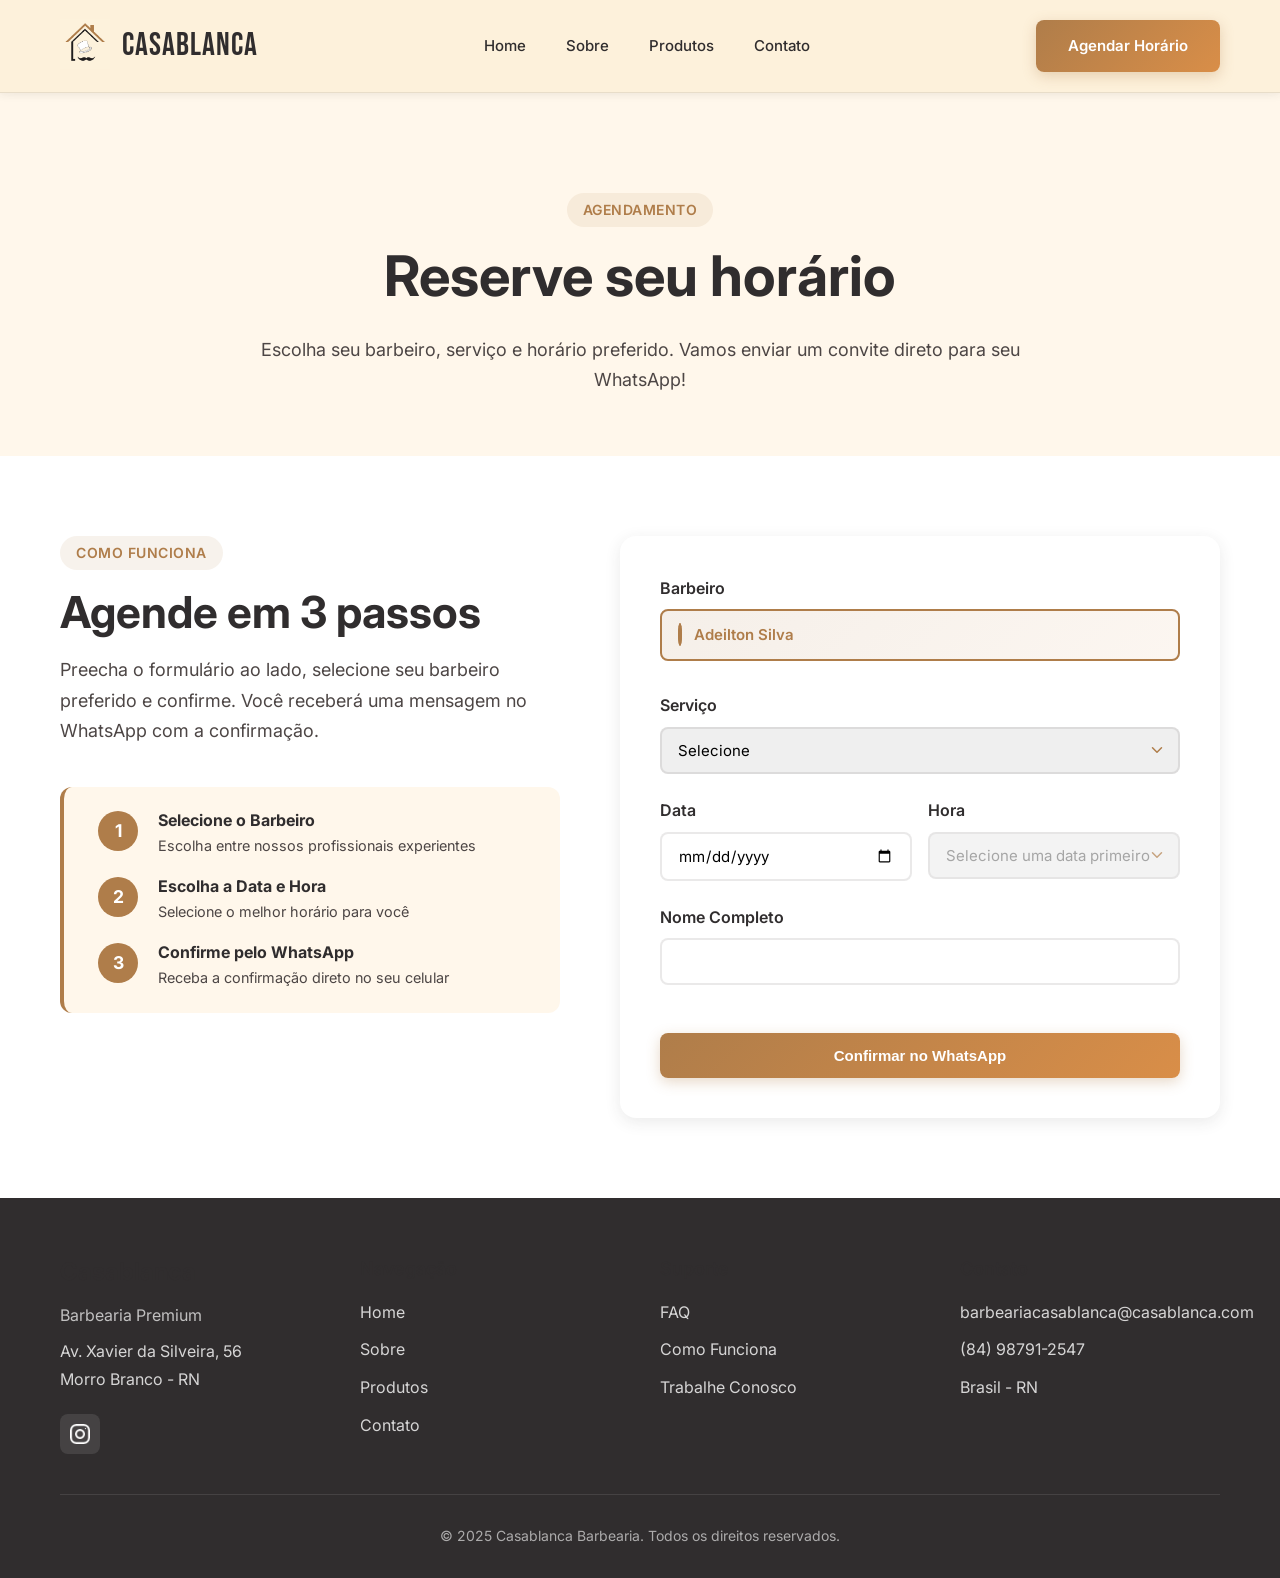
==== commit 484e3671: "Edit no agendar" ====
--- a/agendar.html
+++ b/agendar.html
@@ -86,7 +86,7 @@
                         <label>Barbeiro</label>
                         <div class="form-options">
                             <div class="form-option">
-                                <input type="radio" id="barber1" name="barber" value="Adeilton Silva" data-phone="5584987912547" required>
+                                <input type="radio" id="barber1" name="barber" value="Adeilton Silva" data-phone="5584987912547" required checked>
                                 <label for="barber1" class="option-label">Adeilton Silva</label>
                             </div>
                         </div>
